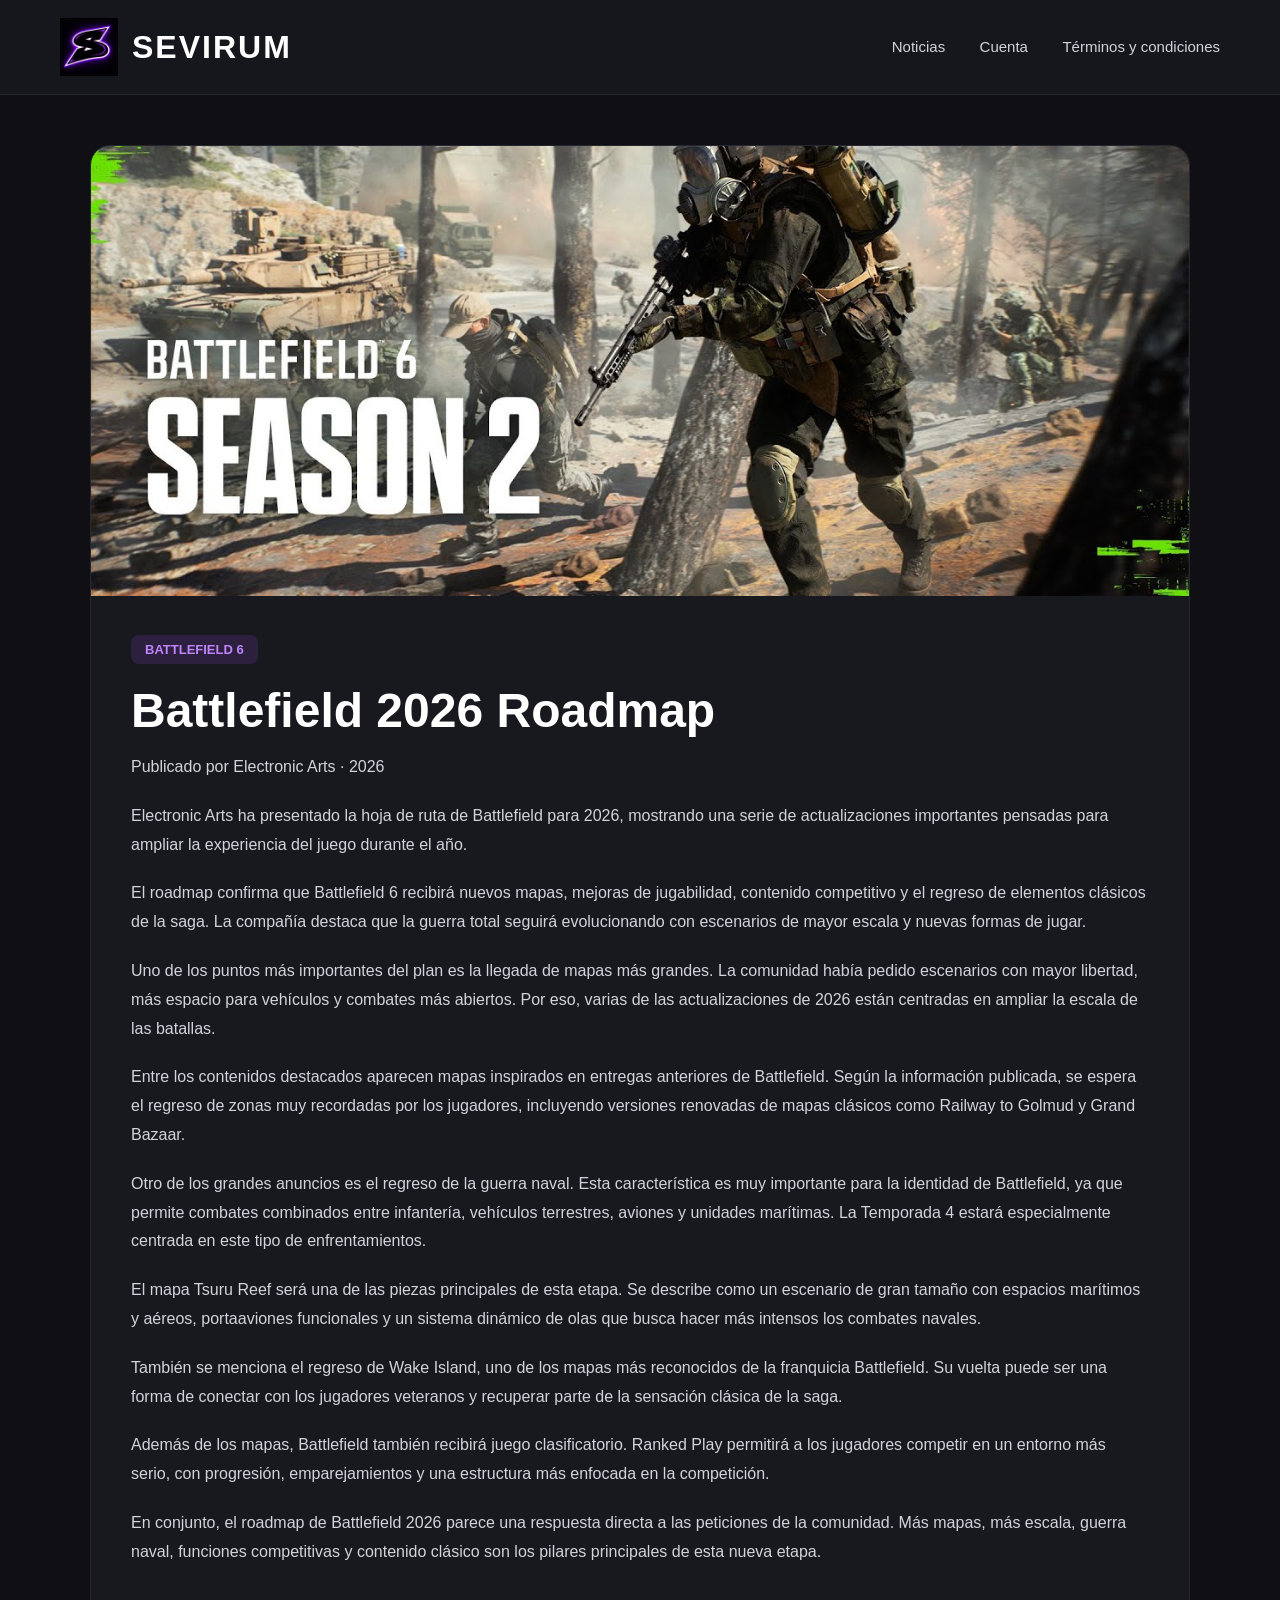
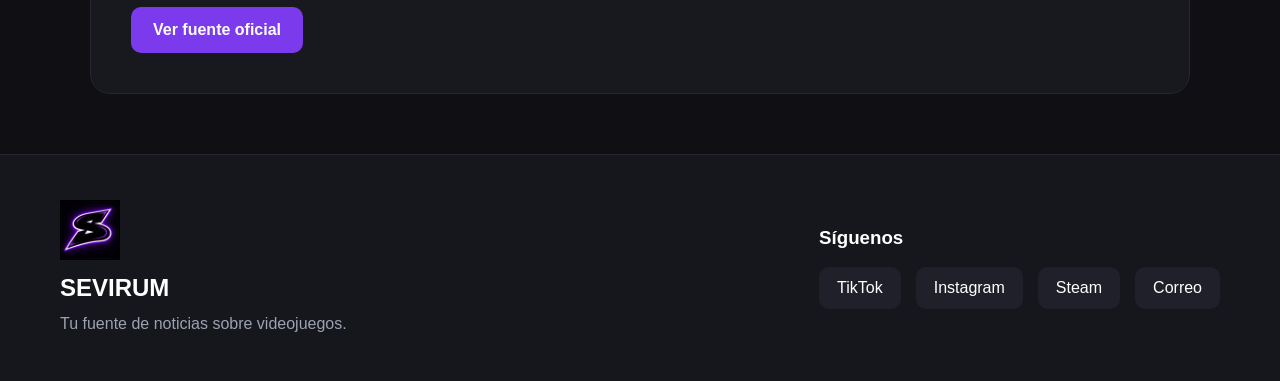
==== battlefield.html @ a843ceeb "Add files via upload" ====
<!DOCTYPE html>
<html lang="es">
<head>
  <meta charset="UTF-8">
  <meta name="viewport" content="width=device-width, initial-scale=1.0">
  <title>Battlefield 2026 Roadmap | Sevirum</title>
  <link rel="stylesheet" href="css/style.css">
</head>
<body>

<header class="header">
  <div class="logo-box">
    <img src="imagenes/logo.png" alt="Logo Sevirum">
    <h1>SEVIRUM</h1>
  </div>

  <nav>
    <a href="index.html">Noticias</a>
    <a href="cuenta.html">Cuenta</a>
    <a href="terminos.html">Términos y condiciones</a>
  </nav>
</header>

<main class="noticia-completa">

  <img src="imagenes/battlefield.jpg" alt="Battlefield 2026 Roadmap">

  <div class="noticia-info">

    <span>Battlefield 6</span>

    <h2>Battlefield 2026 Roadmap</h2>

    <p class="fecha">Publicado por Electronic Arts · 2026</p>

    <p>
      Electronic Arts ha presentado la hoja de ruta de Battlefield para 2026,
      mostrando una serie de actualizaciones importantes pensadas para ampliar
      la experiencia del juego durante el año.
    </p>

    <p>
      El roadmap confirma que Battlefield 6 recibirá nuevos mapas, mejoras de
      jugabilidad, contenido competitivo y el regreso de elementos clásicos de
      la saga. La compañía destaca que la guerra total seguirá evolucionando
      con escenarios de mayor escala y nuevas formas de jugar.
    </p>

    <p>
      Uno de los puntos más importantes del plan es la llegada de mapas más
      grandes. La comunidad había pedido escenarios con mayor libertad, más
      espacio para vehículos y combates más abiertos. Por eso, varias de las
      actualizaciones de 2026 están centradas en ampliar la escala de las
      batallas.
    </p>

    <p>
      Entre los contenidos destacados aparecen mapas inspirados en entregas
      anteriores de Battlefield. Según la información publicada, se espera el
      regreso de zonas muy recordadas por los jugadores, incluyendo versiones
      renovadas de mapas clásicos como Railway to Golmud y Grand Bazaar.
    </p>

    <p>
      Otro de los grandes anuncios es el regreso de la guerra naval. Esta
      característica es muy importante para la identidad de Battlefield, ya que
      permite combates combinados entre infantería, vehículos terrestres,
      aviones y unidades marítimas. La Temporada 4 estará especialmente centrada
      en este tipo de enfrentamientos.
    </p>

    <p>
      El mapa Tsuru Reef será una de las piezas principales de esta etapa. Se
      describe como un escenario de gran tamaño con espacios marítimos y aéreos,
      portaaviones funcionales y un sistema dinámico de olas que busca hacer
      más intensos los combates navales.
    </p>

    <p>
      También se menciona el regreso de Wake Island, uno de los mapas más
      reconocidos de la franquicia Battlefield. Su vuelta puede ser una forma de
      conectar con los jugadores veteranos y recuperar parte de la sensación
      clásica de la saga.
    </p>

    <p>
      Además de los mapas, Battlefield también recibirá juego clasificatorio.
      Ranked Play permitirá a los jugadores competir en un entorno más serio,
      con progresión, emparejamientos y una estructura más enfocada en la
      competición.
    </p>

    <p>
      En conjunto, el roadmap de Battlefield 2026 parece una respuesta directa
      a las peticiones de la comunidad. Más mapas, más escala, guerra naval,
      funciones competitivas y contenido clásico son los pilares principales
      de esta nueva etapa.
    </p>

    <a href="https://www.ea.com/en/games/battlefield/battlefield-6/seasons/battlefield-2026-roadmap"
       target="_blank"
       class="fuente-btn">
      Ver fuente oficial
    </a>

  </div>

</main>

<footer>
  <div class="footer-logo">
    <img src="imagenes/logo.png" alt="Logo Sevirum">
    <h2>SEVIRUM</h2>
    <p>Tu fuente de noticias sobre videojuegos.</p>
  </div>

  <div class="redes">
    <h3>Síguenos</h3>
    <div class="iconos">
      <a href="#">TikTok</a>
      <a href="#">Instagram</a>
      <a href="#">Steam</a>
      <a href="#">Correo</a>
    </div>
  </div>
</footer>

<script src="js/script.js"></script>

</body>
</html>
---- css/style.css ----
* {
  margin: 0;
  padding: 0;
  box-sizing: border-box;
}

body {
  font-family: Arial, sans-serif;
  background: #0f0f14;
  color: white;
}

/* HEADER */

.header {
  width: 100%;
  padding: 18px 60px;
  background: #16161d;
  border-bottom: 1px solid #262633;

  display: flex;
  justify-content: space-between;
  align-items: center;
}

.logo-box {
  display: flex;
  align-items: center;
  gap: 14px;
}

.logo-box img {
  width: 58px;
}

.logo-box h1 {
  font-size: 32px;
  letter-spacing: 2px;
  font-weight: 700;
}

nav a {
  color: #d1d5db;
  text-decoration: none;
  margin-left: 30px;
  font-size: 15px;
  transition: 0.2s;
}

nav a:hover {
  color: #a855f7;
}

/* TITULO */

.titulo {
  text-align: center;
  padding: 70px 20px 40px;
}

.titulo h2 {
  font-size: 48px;
  margin-bottom: 10px;
}

.titulo p {
  color: #9ca3af;
  font-size: 17px;
}

/* CONTENEDOR */

.contenedor {
  width: 90%;
  max-width: 1200px;
  margin: auto;
}

/* NOTICIAS */

.noticia {
  background: #18181f;
  border: 1px solid #262633;
  border-radius: 18px;

  display: grid;
  grid-template-columns: 40% 60%;
  gap: 30px;

  margin-bottom: 28px;
  overflow: hidden;

  transition: 0.25s;
  text-decoration: none;
  color: white;
}

.noticia:hover {
  transform: translateY(-4px);
  border-color: #7c3aed;
}

.noticia img {
  width: 100%;
  height: 100%;
  min-height: 260px;
  object-fit: cover;
}

.contenido {
  padding: 30px;
}

.contenido span {
  background: rgba(168, 85, 247, 0.15);
  color: #c084fc;
  padding: 6px 12px;
  border-radius: 8px;
  font-size: 13px;
  font-weight: bold;
  text-transform: uppercase;
}

.contenido h3 {
  margin-top: 20px;
  font-size: 34px;
}

.fecha {
  color: #9ca3af;
  margin: 12px 0 18px;
}

.contenido p {
  color: #d1d5db;
  line-height: 1.6;
}

/* BOTON */

button {
  margin-top: 22px;
  background: #7c3aed;
  border: none;
  color: white;
  padding: 12px 22px;
  border-radius: 10px;
  font-weight: bold;
  cursor: pointer;
  transition: 0.2s;
}

button:hover {
  background: #6d28d9;
}

/* FOOTER */

footer {
  margin-top: 60px;
  background: #16161d;
  border-top: 1px solid #262633;

  padding: 45px 60px;

  display: flex;
  justify-content: space-between;
  align-items: center;
}

.footer-logo {
  max-width: 320px;
}

.footer-logo img {
  width: 60px;
  margin-bottom: 10px;
}

.footer-logo h2 {
  margin-bottom: 10px;
}

.footer-logo p {
  color: #9ca3af;
  line-height: 1.5;
}

.redes h3 {
  margin-bottom: 18px;
}

.iconos {
  display: flex;
  gap: 15px;
}

.iconos a {
  background: #20202a;
  color: white;
  text-decoration: none;
  padding: 12px 18px;
  border-radius: 10px;
  transition: 0.2s;
}

.iconos a:hover {
  background: #7c3aed;
}

/* RESPONSIVE */

@media (max-width: 850px) {

  .header,
  footer {
    flex-direction: column;
    gap: 30px;
    text-align: center;
  }

  .noticia {
    grid-template-columns: 1fr;
  }

  .contenido h3 {
    font-size: 28px;
  }

  nav a {
    margin: 0 10px;
  }

  .iconos {
    justify-content: center;
    flex-wrap: wrap;
  }
}

/* Terminos y condiciones */

.pagina-legal {
  width: 90%;
  max-width: 950px;
  margin: 60px auto;
  background: #18181f;
  border: 1px solid #262633;
  border-radius: 18px;
  padding: 45px;
}

.pagina-legal h2 {
  font-size: 42px;
  margin-bottom: 10px;
}

.pagina-legal section {
  margin-top: 35px;
}

.pagina-legal h3 {
  font-size: 22px;
  margin-bottom: 10px;
  color: #c084fc;
}

.pagina-legal p {
  color: #d1d5db;
  line-height: 1.7;
}

/* Creacion de cuenta web */

.cuenta-container {
  min-height: 80vh;

  display: flex;
  justify-content: center;
  align-items: center;

  padding: 60px 20px;
}

.formulario-box {
  width: 100%;
  max-width: 650px;

  background: #18181f;
  border: 1px solid #262633;

  border-radius: 20px;

  padding: 45px;
}

.formulario-box h2 {
  font-size: 40px;
  margin-bottom: 10px;
}

.formulario-box p {
  color: #9ca3af;
  margin-bottom: 35px;
}

.input-group {
  display: flex;
  flex-direction: column;
  margin-bottom: 22px;
}

.input-group label {
  margin-bottom: 8px;
  color: #d1d5db;
}

.input-group input {
  background: #0f0f14;

  border: 1px solid #303040;

  padding: 15px;
  border-radius: 10px;

  color: white;
  font-size: 15px;

  outline: none;

  transition: 0.2s;
}

.input-group input:focus {
  border-color: #7c3aed;
}

.checkbox-group {
  display: flex;
  align-items: center;
  gap: 12px;

  margin-top: 10px;
  margin-bottom: 30px;

  color: #d1d5db;
}

.crear-btn {
  width: 100%;

  background: #7c3aed;

  border: none;

  padding: 16px;

  border-radius: 12px;

  color: white;

  font-size: 16px;
  font-weight: bold;

  cursor: pointer;

  transition: 0.2s;
}

.crear-btn:hover {
  background: #6d28d9;
}

/* PAGINAS DE LAS NOTICIAS*/

.noticia-completa {

  width: 90%;
  max-width: 1100px;

  margin: 50px auto;

  background: #18181f;

  border: 1px solid #262633;

  border-radius: 20px;

  overflow: hidden;
}

.noticia-completa img {

  width: 100%;
  height: 450px;

  object-fit: cover;
}

.noticia-info {

  padding: 40px;
}

.noticia-info span {

  background: rgba(168, 85, 247, 0.15);

  color: #c084fc;

  padding: 7px 14px;

  border-radius: 8px;

  font-size: 13px;

  font-weight: bold;

  text-transform: uppercase;
}

.noticia-info h2 {

  font-size: 48px;

  margin-top: 25px;
  margin-bottom: 15px;
}

.noticia-info p {

  color: #d1d5db;

  line-height: 1.8;

  margin-bottom: 20px;
}

.fuente-btn {

  display: inline-block;

  margin-top: 20px;

  background: #7c3aed;

  color: white;

  text-decoration: none;

  padding: 14px 22px;

  border-radius: 10px;

  font-weight: bold;
}

.fuente-btn:hover {

  background: #6d28d9;
}
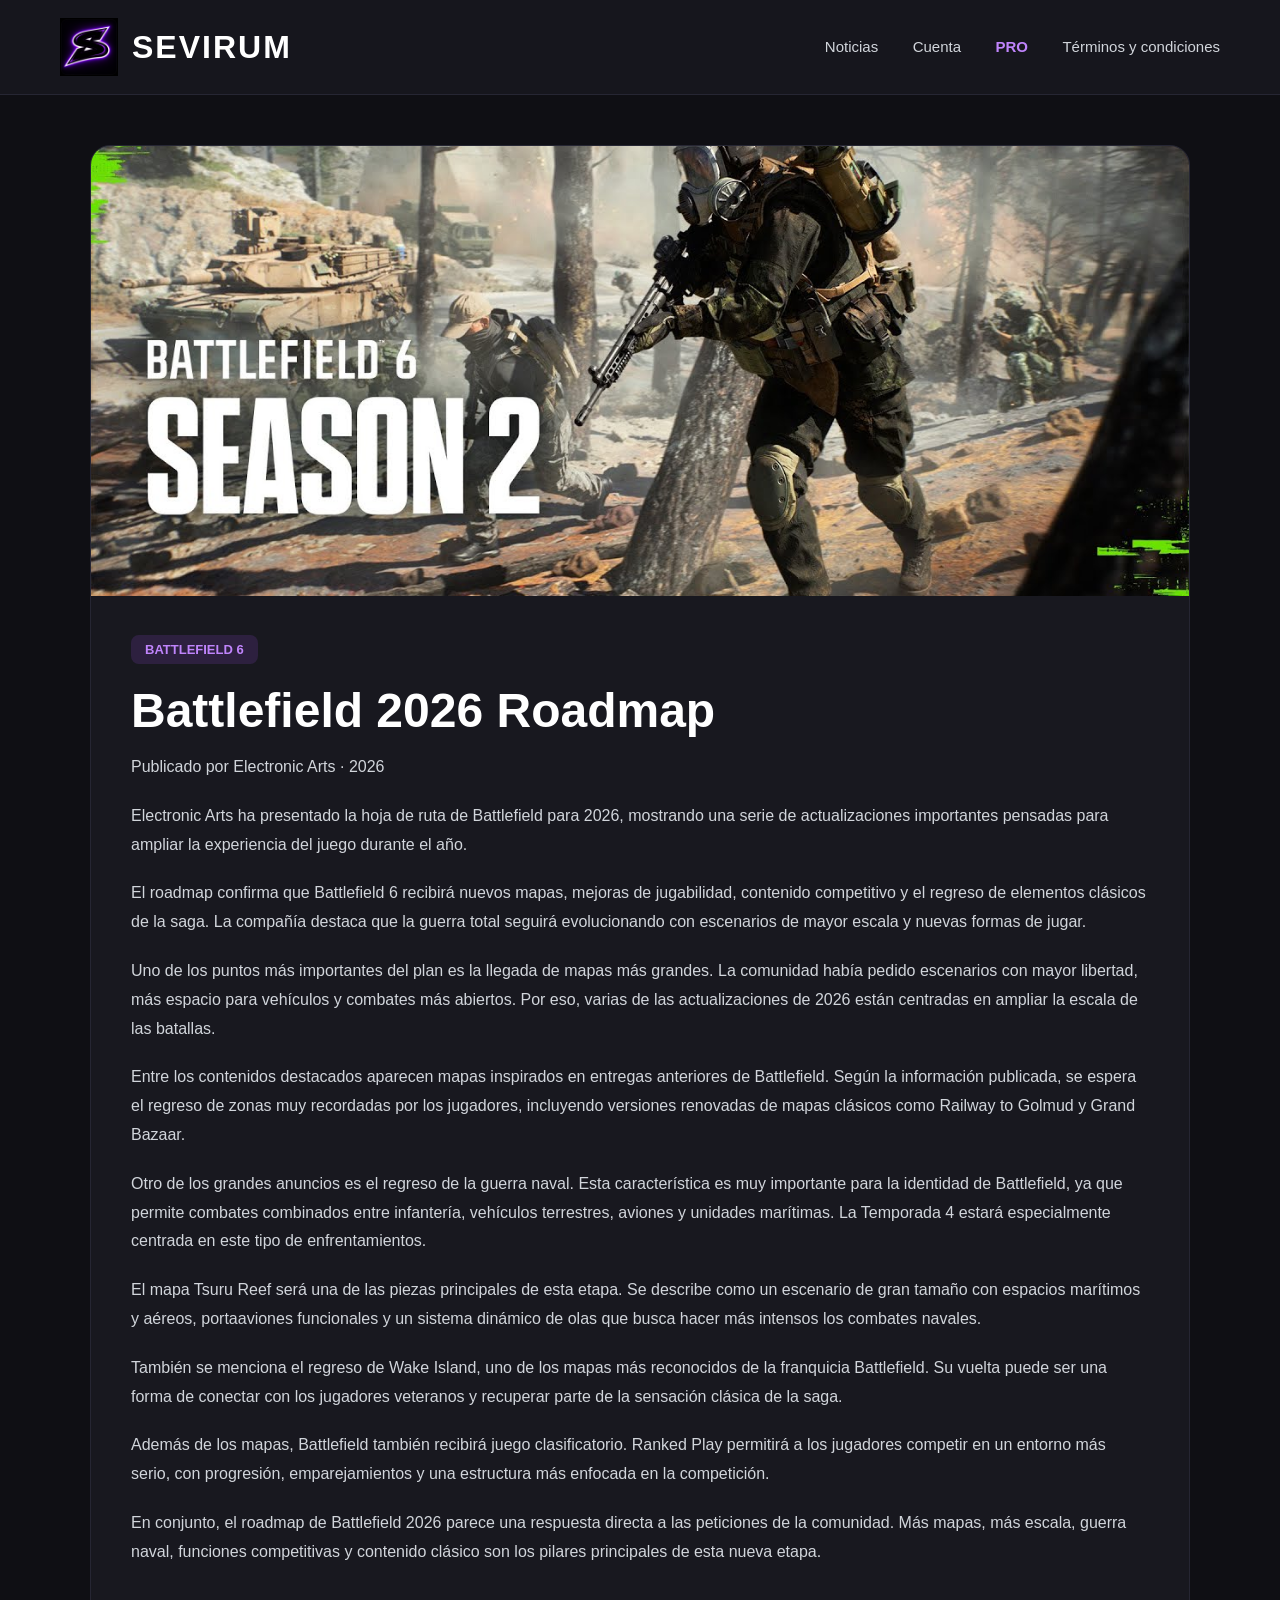
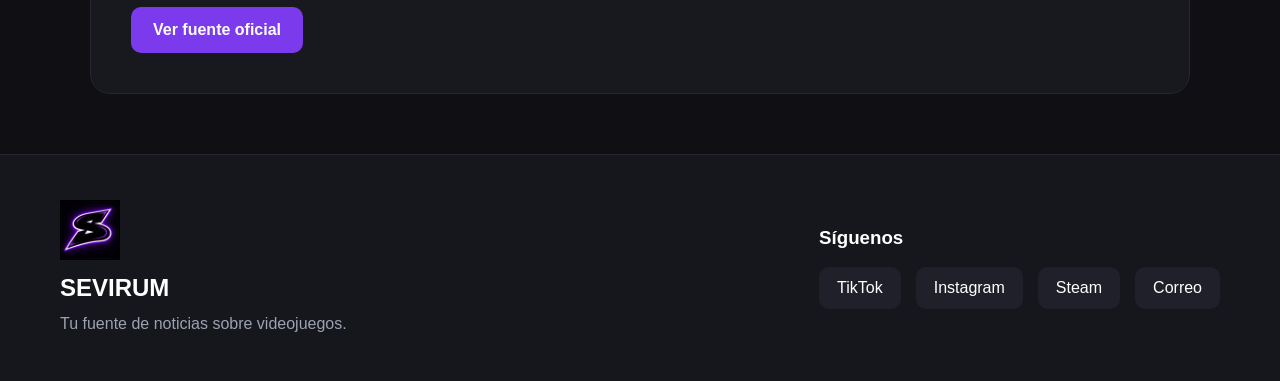
==== commit c032ebff: "Update battlefield.html with new navigation link" ====
--- a/battlefield.html
+++ b/battlefield.html
@@ -17,6 +17,7 @@
   <nav>
     <a href="index.html">Noticias</a>
     <a href="cuenta.html">Cuenta</a>
+    <a href="pro.html" class="pro-link">PRO</a>
     <a href="terminos.html">Términos y condiciones</a>
   </nav>
 </header>
@@ -128,4 +129,4 @@
 <script src="js/script.js"></script>
 
 </body>
-</html>+</html>
--- a/css/style.css
+++ b/css/style.css
@@ -457,4 +457,107 @@
 .fuente-btn:hover {
 
   background: #6d28d9;
-}+}
+
+/* PRO */
+
+.pro-link {
+  color: #c084fc !important;
+  font-weight: bold;
+}
+
+.pro-container {
+  width: 90%;
+  max-width: 1200px;
+  margin: 60px auto;
+}
+
+.pro-banner {
+  width: 100%;
+  margin-bottom: 35px;
+}
+
+.pro-banner img {
+  width: 100%;
+  max-height: 520px;
+  object-fit: cover;
+  border-radius: 20px;
+  border: 1px solid #262633;
+  display: block;
+}
+
+.pro-box {
+  background: #18181f;
+  border: 1px solid #262633;
+  border-radius: 22px;
+  padding: 70px 60px;
+  text-align: center;
+}
+
+.pro-etiqueta {
+  display: inline-block;
+  background: rgba(168, 85, 247, 0.15);
+  color: #c084fc;
+  padding: 8px 16px;
+  border-radius: 10px;
+  font-size: 14px;
+  font-weight: bold;
+}
+
+.pro-box h2 {
+  margin-top: 30px;
+  font-size: 52px;
+  line-height: 1.1;
+}
+
+.pro-texto {
+  margin: 20px auto 0;
+  color: #d1d5db;
+  line-height: 1.8;
+  font-size: 18px;
+  max-width: 760px;
+}
+
+.pro-lista {
+  margin-top: 45px;
+  display: flex;
+  flex-direction: column;
+  gap: 18px;
+  align-items: center;
+}
+
+.pro-item {
+  display: flex;
+  align-items: center;
+  gap: 12px;
+}
+
+.pro-item span {
+  color: #c084fc;
+  font-size: 22px;
+  font-weight: bold;
+}
+
+.pro-item p {
+  margin: 0;
+  color: white;
+  font-size: 18px;
+}
+
+.suscribirse-btn {
+  margin-top: 50px;
+  background: #7c3aed;
+  border: none;
+  color: white;
+  padding: 16px 38px;
+  border-radius: 14px;
+  font-size: 16px;
+  font-weight: bold;
+  cursor: pointer;
+  transition: 0.2s;
+}
+
+.suscribirse-btn:hover {
+  background: #6d28d9;
+  transform: translateY(-2px);
+}
